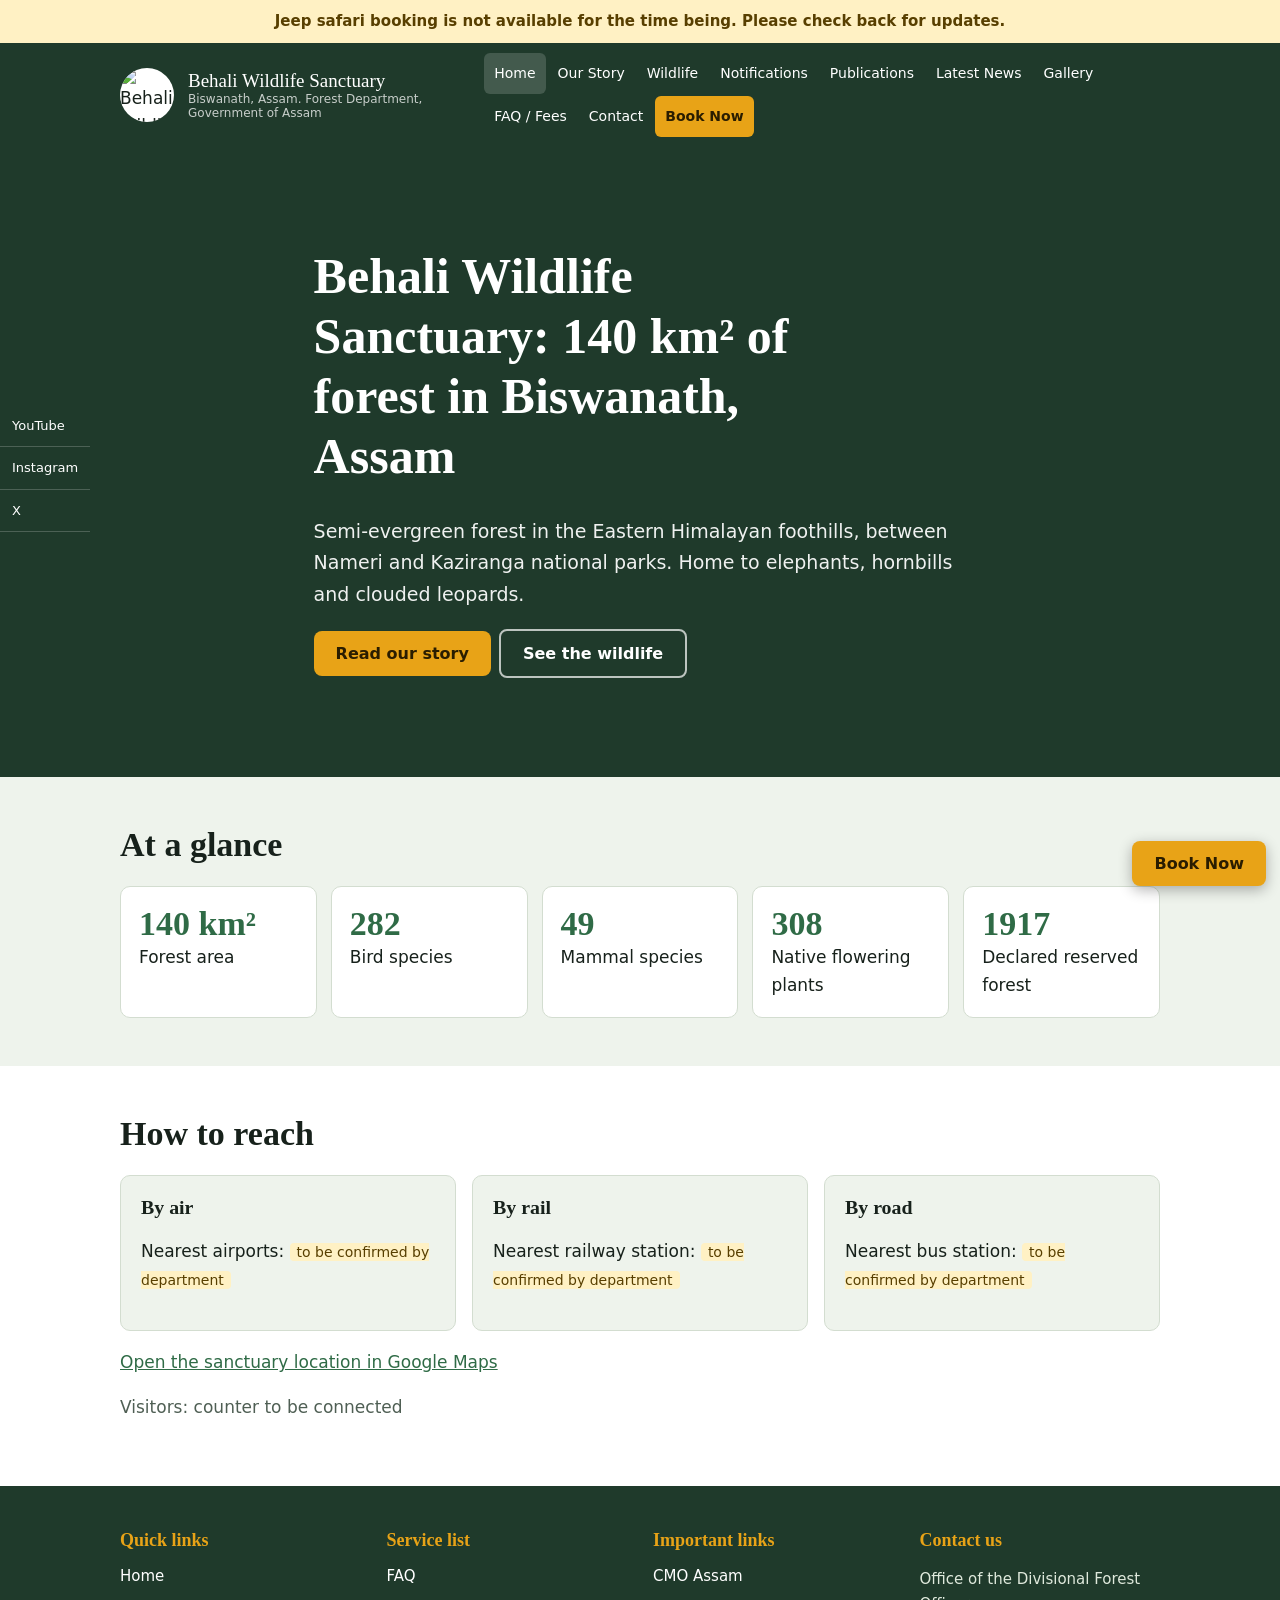
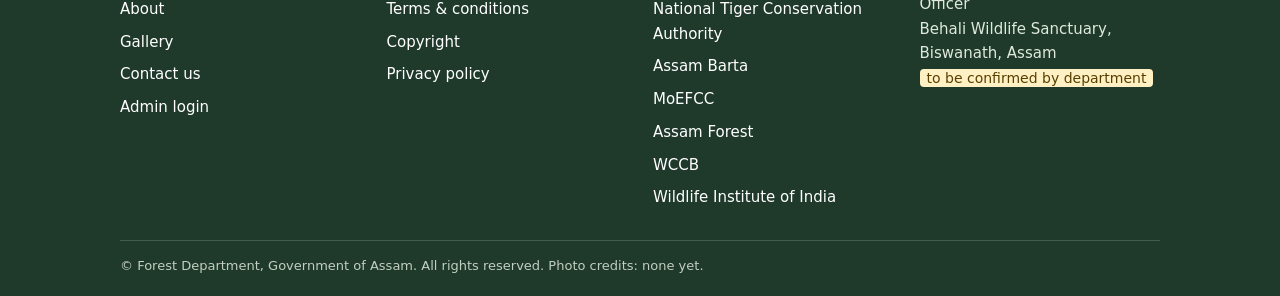
==== index.html @ 906da6f5 "uploading the codes" ====
<!DOCTYPE html>
<html lang="en"><head><meta charset="utf-8"><meta name="viewport" content="width=device-width, initial-scale=1, viewport-fit=cover">
<title>Home | Behali Wildlife Sanctuary</title><meta name="description" content="Official information about Behali Wildlife Sanctuary, Biswanath, Assam.">
<link rel="icon" href="assets/logo-temporary.png"><link rel="stylesheet" href="style.css"><script src="site.js" defer></script></head>
<body data-page="index"><a class="skip" href="#main">Skip to content</a>
<div class="notice" role="status">Jeep safari booking is not available for the time being. Please check back for updates.</div>
<header class="top"><div class="bar">
<!-- TEMPORARY LOGO (Nameri). Replace assets/logo-temporary.png with the Behali logo before launch. -->
<img src="assets/logo-temporary.png" alt="Behali Wildlife Sanctuary logo (temporary)">
<a class="brand" href="index.html">Behali Wildlife Sanctuary<small>Biswanath, Assam. Forest Department, Government of Assam</small></a>
<button id="mb" aria-expanded="false" aria-controls="nv">Menu</button>
<nav id="nv" aria-label="Main"><ul><li><a data-p="index" href="index.html">Home</a></li><li><a data-p="about" href="about.html">Our Story</a></li><li><a data-p="wildlife" href="wildlife.html">Wildlife</a></li><li><a data-p="notifications" href="notifications.html">Notifications</a></li><li><a data-p="publications" href="publications.html">Publications</a></li><li><a data-p="news" href="news.html">Latest News</a></li><li><a data-p="gallery" href="gallery.html">Gallery</a></li><li><a data-p="faq" href="faq.html">FAQ / Fees</a></li><li><a data-p="contact" href="contact.html">Contact</a></li><li><a class="bk" data-p="book" href="book.html">Book Now</a></li></ul></nav></div></header>
<div class="side"><a href="#" aria-label="YouTube">YouTube</a><a href="#" aria-label="Instagram">Instagram</a><a href="#" aria-label="X">X</a></div>
<a class="btn fbook" href="book.html">Book Now</a>
<main id="main"><section class="hero"><div class="wrap"><h1>Behali Wildlife Sanctuary: 140 km² of forest in Biswanath, Assam</h1>
<p>Semi-evergreen forest in the Eastern Himalayan foothills, between Nameri and Kaziranga national parks. Home to elephants, hornbills and clouded leopards.</p>
<a class="btn" href="about.html">Read our story</a><a class="btn alt" href="wildlife.html">See the wildlife</a></div></section>
<section class="sec"><div class="wrap"><h2>At a glance</h2><div class="stats"><div class="stat"><b>140 km²</b>Forest area</div><div class="stat"><b>282</b>Bird species</div><div class="stat"><b>49</b>Mammal species</div><div class="stat"><b>308</b>Native flowering plants</div><div class="stat"><b>1917</b>Declared reserved forest</div></div></div></section><section class="sec alt"><div class="wrap"><h2>How to reach</h2><div class="grid"><div class="card"><h3>By air</h3><p>Nearest airports: <span class="tbc">to be confirmed by department</span></p></div><div class="card"><h3>By rail</h3><p>Nearest railway station: <span class="tbc">to be confirmed by department</span></p></div><div class="card"><h3>By road</h3><p>Nearest bus station: <span class="tbc">to be confirmed by department</span></p></div></div><p><a href="https://www.google.com/maps?q=26.90889,93.30806" target="_blank" rel="noopener">Open the sanctuary location in Google Maps</a></p><p class="mute">Visitors: <span id="vc">counter to be connected</span></p></div></section></main>
<footer><div class="wrap"><div class="fg">
<div><h3>Quick links</h3><a href="index.html">Home</a><a href="about.html">About</a><a href="gallery.html">Gallery</a><a href="contact.html">Contact us</a><a href="admin.html">Admin login</a></div>
<div><h3>Service list</h3><a href="faq.html">FAQ</a><a href="terms.html">Terms &amp; conditions</a><a href="copyright.html">Copyright</a><a href="privacy.html">Privacy policy</a></div>
<div><h3>Important links</h3><a href="https://cm.assam.gov.in/" target="_blank" rel="noopener">CMO Assam</a><a href="https://ntca.gov.in/" target="_blank" rel="noopener">National Tiger Conservation Authority</a><a href="https://asombarta.com/" target="_blank" rel="noopener">Assam Barta</a><a href="https://moef.gov.in/en/" target="_blank" rel="noopener">MoEFCC</a><a href="https://forest.assam.gov.in/" target="_blank" rel="noopener">Assam Forest</a><a href="http://wccb.gov.in/" target="_blank" rel="noopener">WCCB</a><a href="https://wii.gov.in/" target="_blank" rel="noopener">Wildlife Institute of India</a></div>
<div><h3>Contact us</h3><p style="font-size:15px">Office of the Divisional Forest Officer<br>Behali Wildlife Sanctuary, Biswanath, Assam<br><span class="tbc">to be confirmed by department</span></p></div></div>
<div class="cp">© Forest Department, Government of Assam. All rights reserved. Photo credits: none yet.</div></div></footer></body></html>
---- style.css ----
/* Behali Wildlife Sanctuary: one stylesheet for every page */
:root{--bg:#eef3ec;--card:#fff;--ink:#17211b;--mute:#4f5f54;--g1:#1f3a2b;--g2:#2f6b46;--ac:#e8a317;--line:#d3ddd0;--warn:#fff1c4;--warnink:#583f00;box-sizing:border-box;padding-top:env(safe-area-inset-top,0);padding-bottom:env(safe-area-inset-bottom,0)}
@media(prefers-color-scheme:dark){:root{--bg:#0f1a14;--card:#172318;--ink:#e8efe6;--mute:#a3b4a8;--g1:#0b1810;--g2:#6bbf8a;--line:#27382c;--warn:#3a2f10;--warnink:#ffe29a}}
*{box-sizing:border-box}html{scroll-padding-top:90px}
body{margin:0;background:var(--bg);color:var(--ink);font:17px/1.65 system-ui,-apple-system,"Segoe UI",sans-serif}
h1,h2,h3{font-family:Georgia,"Iowan Old Style",serif;line-height:1.2;margin:0 0 .6em}
h1{font-size:clamp(30px,5vw,50px)}h2{font-size:clamp(24px,3.4vw,34px)}
a{color:var(--g2)}a:focus-visible,button:focus-visible,summary:focus-visible,input:focus-visible{outline:3px solid var(--ac);outline-offset:2px}
.skip{position:absolute;left:-999px}.skip:focus{left:8px;top:8px;background:#fff;color:#000;padding:8px;z-index:99}
.wrap{max-width:1080px;margin:0 auto;padding:0 20px}
.notice{background:var(--warn);color:var(--warnink);text-align:center;padding:9px 16px;font-size:15px;font-weight:600}
.top{background:var(--g1);position:sticky;top:0;z-index:50}
.bar{display:flex;align-items:center;gap:14px;padding:10px 20px;max-width:1080px;margin:0 auto}
.bar img{width:54px;height:54px;border-radius:50%;background:#fff}
.brand{font:19px/1.15 Georgia,serif;color:#fff;text-decoration:none;margin-right:auto}.brand small{display:block;font:12px system-ui;opacity:.75}
nav ul{list-style:none;margin:0;padding:0;display:flex;gap:2px;flex-wrap:wrap}
nav a{display:block;color:#fff;text-decoration:none;padding:9px 10px;border-radius:6px;font-size:14px;transition:background .15s}
nav a:hover,nav a.on{background:rgba(255,255,255,.16)}nav a.bk{background:var(--ac);color:#2a1d00;font-weight:700}
#mb{display:none;background:none;border:1px solid rgba(255,255,255,.5);color:#fff;border-radius:6px;padding:10px 14px;font-size:15px}
@media(max-width:900px){#mb{display:block}nav{display:none;width:100%}nav.open{display:block}.bar{flex-wrap:wrap}nav ul{flex-direction:column;padding-bottom:8px}nav a{padding:13px 10px}}
/* HERO: flat ground. To add a real photograph, set background-image on .hero (e.g. url(assets/hero.jpg)) */
.hero{background-color:var(--g1);color:#fff;padding:80px 0;min-height:70vh;display:flex;align-items:center;background-size:cover;background-position:center}
.hero h1{max-width:20ch}.hero p{max-width:54ch;font-size:19px;opacity:.93}
.btn{display:inline-block;background:var(--ac);color:#2a1d00;padding:13px 22px;border-radius:8px;font:700 16px system-ui;text-decoration:none;border:0;cursor:pointer;transition:transform .12s,filter .12s}
.btn:hover{filter:brightness(1.08)}.btn:active{transform:translateY(1px)}
.btn.alt{background:transparent;color:#fff;border:2px solid rgba(255,255,255,.7);margin-left:8px}.btn[disabled]{opacity:.5;cursor:not-allowed}
.sec{padding:48px 0}.sec.alt{background:var(--card)}
.stats{display:grid;grid-template-columns:repeat(auto-fit,minmax(170px,1fr));gap:14px}
.stat{background:var(--card);border:1px solid var(--line);border-radius:10px;padding:18px}.stat b{display:block;font:700 34px Georgia,serif;color:var(--g2)}
.grid{display:grid;grid-template-columns:repeat(auto-fit,minmax(260px,1fr));gap:16px}
.card{background:var(--card);border:1px solid var(--line);border-radius:10px;padding:20px;margin-bottom:16px}
.grid .card{margin:0}.sec.alt .card{background:var(--bg)}
a.card{display:block;color:inherit;text-decoration:none;transition:transform .18s}a.card:hover{transform:translateY(-2px)}
.tw{overflow-x:auto}table{border-collapse:collapse;width:100%;min-width:540px}
th,td{text-align:left;padding:12px;border-bottom:1px solid var(--line);vertical-align:top}th{background:var(--g1);color:#fff;font-size:14px}
.pill{display:inline-block;font-size:12px;padding:2px 9px;border-radius:99px;background:var(--line);margin-top:4px}
.filters button{border:1px solid var(--line);background:var(--card);color:var(--ink);padding:9px 16px;border-radius:99px;margin:0 6px 12px 0;cursor:pointer;font-size:15px}
.filters button.on{background:var(--g2);color:#fff;border-color:var(--g2)}.view{font-weight:700;white-space:nowrap}
.gal{display:grid;grid-template-columns:repeat(auto-fill,minmax(210px,1fr));gap:12px}.gal div{aspect-ratio:4/3;border-radius:10px;background:var(--g2)}.gal div:nth-child(even){background:var(--g1)}
.gal img{width:100%;height:100%;object-fit:cover;border-radius:10px;transition:transform .25s}.gal img:hover{transform:scale(1.03)}
details{background:var(--card);border:1px solid var(--line);border-radius:8px;padding:14px 18px;margin-bottom:10px}summary{cursor:pointer;font-weight:600}
label{font-weight:600}input{width:100%;padding:12px;border:1px solid var(--line);border-radius:8px;background:var(--bg);color:var(--ink);font-size:16px;margin:6px 0 14px}
.tbc{background:var(--warn);color:var(--warnink);padding:1px 7px;border-radius:4px;font-size:14px}.mute{color:var(--mute)}
.warn{background:var(--warn);color:var(--warnink)}
.side{position:fixed;left:0;top:45%;z-index:40;display:flex;flex-direction:column}.side a{background:var(--g1);color:#fff;padding:10px 12px;text-decoration:none;font-size:13px;border-bottom:1px solid rgba(255,255,255,.2)}.side a:hover{background:var(--g2)}
.fbook{position:fixed;right:14px;bottom:calc(14px + env(safe-area-inset-bottom,0));z-index:40;box-shadow:0 4px 14px rgba(0,0,0,.3)}
@media(max-width:760px){.side{display:none}}
footer{background:var(--g1);color:#dfe9dc;padding:44px 0 20px}footer a{color:#fff;text-decoration:none;display:block;padding:4px 0;font-size:15px}footer a:hover{text-decoration:underline}
footer h3{font-size:18px;color:var(--ac);margin-bottom:8px}.fg{display:grid;grid-template-columns:repeat(auto-fit,minmax(210px,1fr));gap:26px}
.cp{border-top:1px solid rgba(255,255,255,.2);margin-top:26px;padding-top:14px;font-size:13px;opacity:.85}
@media(prefers-reduced-motion:no-preference){.hero .wrap{animation:in .7s ease both}@keyframes in{from{opacity:0;transform:translateY(12px)}}}
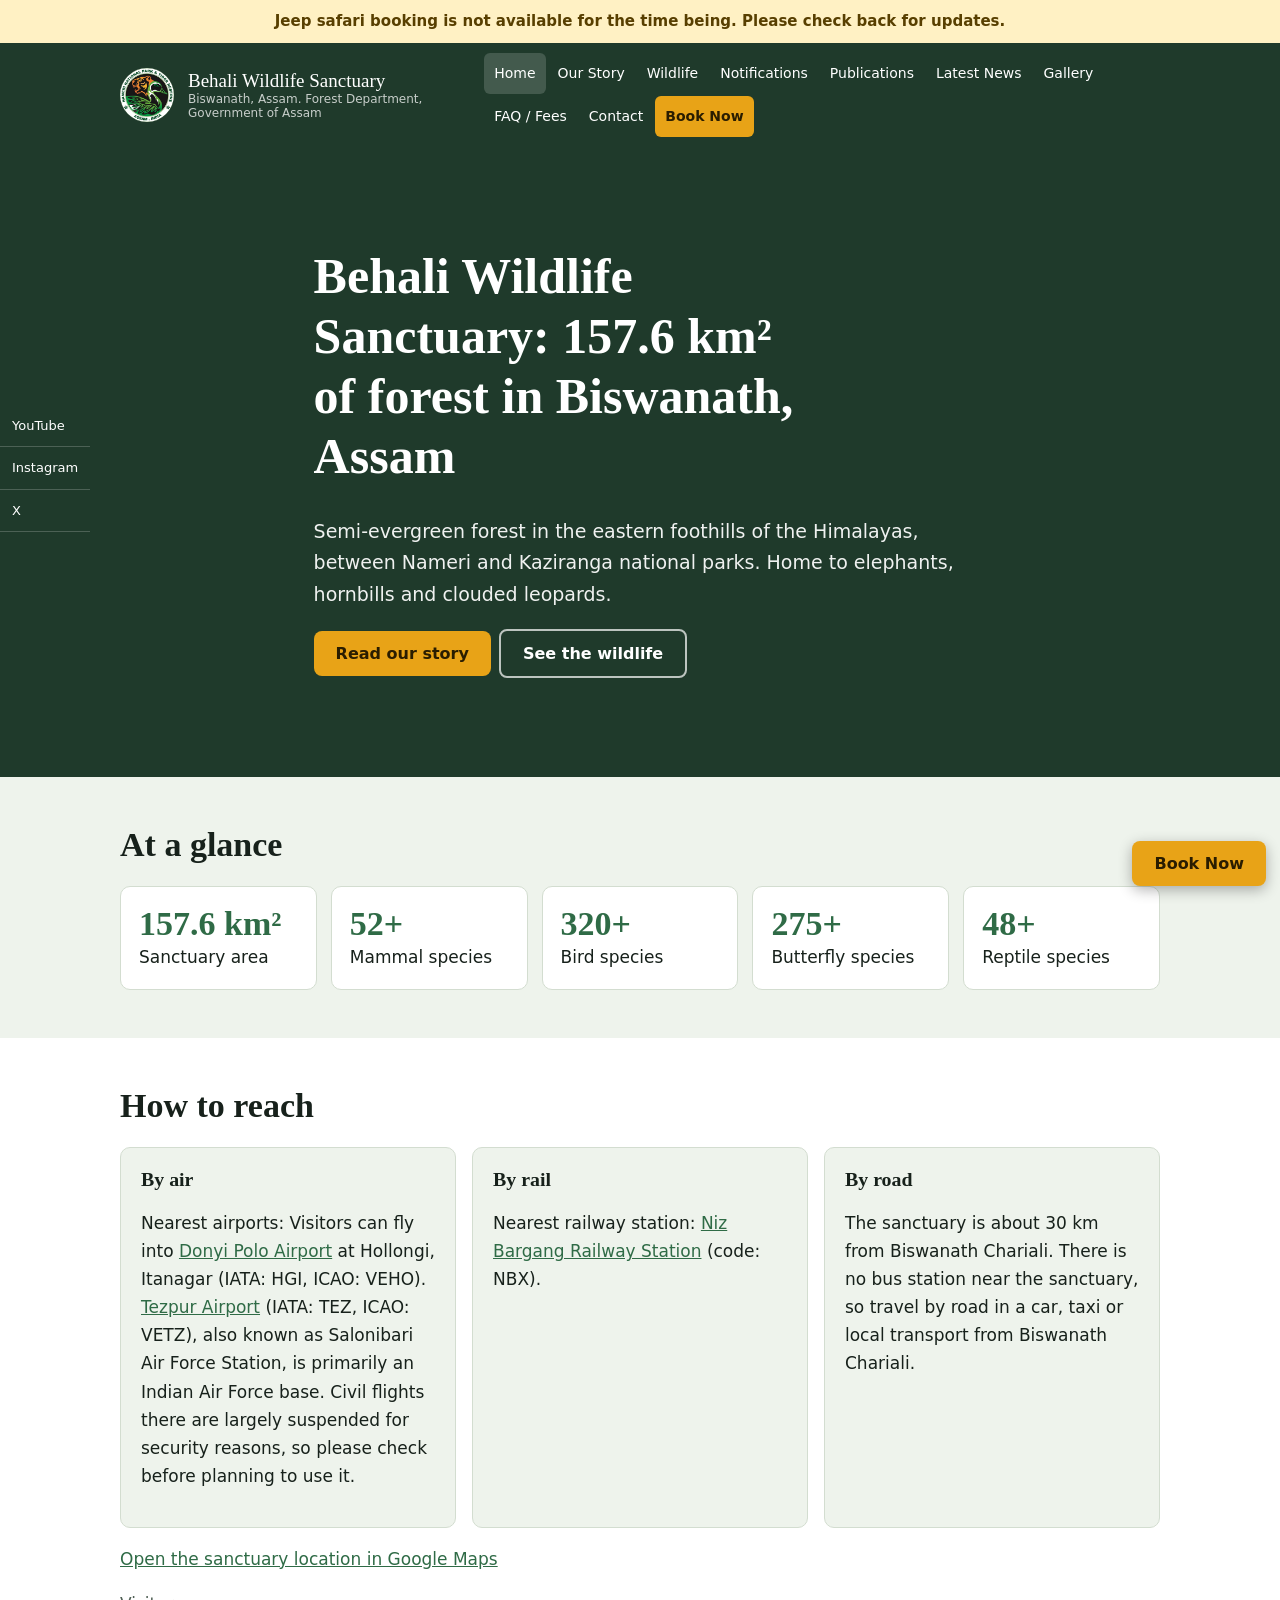
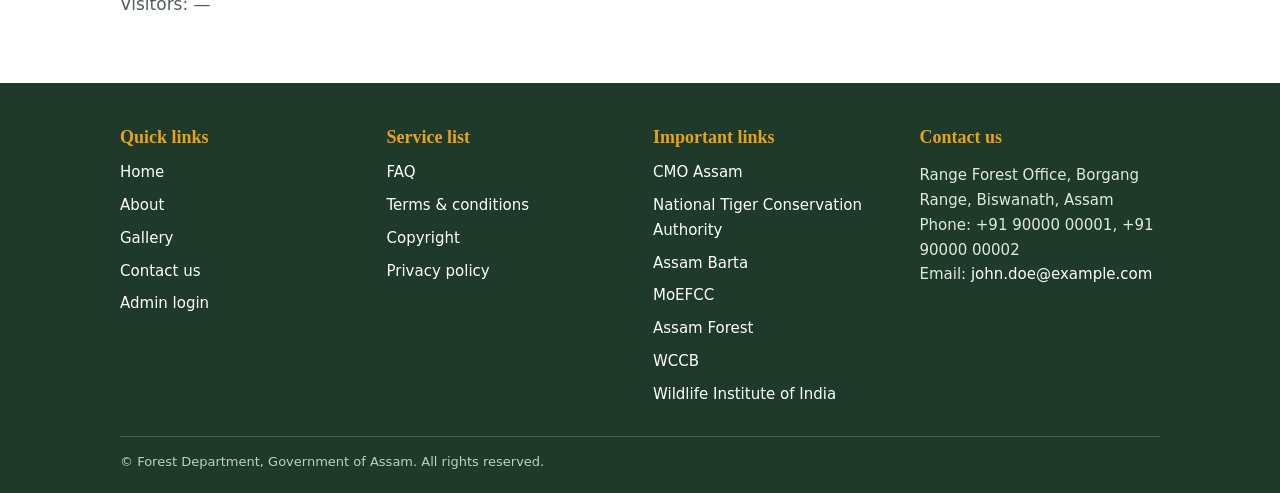
==== commit 92fa2b7b: "updated updated" ====
--- a/index.html
+++ b/index.html
@@ -1,24 +1,77 @@
 <!DOCTYPE html>
-<html lang="en"><head><meta charset="utf-8"><meta name="viewport" content="width=device-width, initial-scale=1, viewport-fit=cover">
-<title>Home | Behali Wildlife Sanctuary</title><meta name="description" content="Official information about Behali Wildlife Sanctuary, Biswanath, Assam.">
-<link rel="icon" href="assets/logo-temporary.png"><link rel="stylesheet" href="style.css"><script src="site.js" defer></script></head>
-<body data-page="index"><a class="skip" href="#main">Skip to content</a>
-<div class="notice" role="status">Jeep safari booking is not available for the time being. Please check back for updates.</div>
-<header class="top"><div class="bar">
-<!-- TEMPORARY LOGO (Nameri). Replace assets/logo-temporary.png with the Behali logo before launch. -->
-<img src="assets/logo-temporary.png" alt="Behali Wildlife Sanctuary logo (temporary)">
-<a class="brand" href="index.html">Behali Wildlife Sanctuary<small>Biswanath, Assam. Forest Department, Government of Assam</small></a>
-<button id="mb" aria-expanded="false" aria-controls="nv">Menu</button>
-<nav id="nv" aria-label="Main"><ul><li><a data-p="index" href="index.html">Home</a></li><li><a data-p="about" href="about.html">Our Story</a></li><li><a data-p="wildlife" href="wildlife.html">Wildlife</a></li><li><a data-p="notifications" href="notifications.html">Notifications</a></li><li><a data-p="publications" href="publications.html">Publications</a></li><li><a data-p="news" href="news.html">Latest News</a></li><li><a data-p="gallery" href="gallery.html">Gallery</a></li><li><a data-p="faq" href="faq.html">FAQ / Fees</a></li><li><a data-p="contact" href="contact.html">Contact</a></li><li><a class="bk" data-p="book" href="book.html">Book Now</a></li></ul></nav></div></header>
-<div class="side"><a href="#" aria-label="YouTube">YouTube</a><a href="#" aria-label="Instagram">Instagram</a><a href="#" aria-label="X">X</a></div>
-<a class="btn fbook" href="book.html">Book Now</a>
-<main id="main"><section class="hero"><div class="wrap"><h1>Behali Wildlife Sanctuary: 140 km² of forest in Biswanath, Assam</h1>
-<p>Semi-evergreen forest in the Eastern Himalayan foothills, between Nameri and Kaziranga national parks. Home to elephants, hornbills and clouded leopards.</p>
-<a class="btn" href="about.html">Read our story</a><a class="btn alt" href="wildlife.html">See the wildlife</a></div></section>
-<section class="sec"><div class="wrap"><h2>At a glance</h2><div class="stats"><div class="stat"><b>140 km²</b>Forest area</div><div class="stat"><b>282</b>Bird species</div><div class="stat"><b>49</b>Mammal species</div><div class="stat"><b>308</b>Native flowering plants</div><div class="stat"><b>1917</b>Declared reserved forest</div></div></div></section><section class="sec alt"><div class="wrap"><h2>How to reach</h2><div class="grid"><div class="card"><h3>By air</h3><p>Nearest airports: <span class="tbc">to be confirmed by department</span></p></div><div class="card"><h3>By rail</h3><p>Nearest railway station: <span class="tbc">to be confirmed by department</span></p></div><div class="card"><h3>By road</h3><p>Nearest bus station: <span class="tbc">to be confirmed by department</span></p></div></div><p><a href="https://www.google.com/maps?q=26.90889,93.30806" target="_blank" rel="noopener">Open the sanctuary location in Google Maps</a></p><p class="mute">Visitors: <span id="vc">counter to be connected</span></p></div></section></main>
-<footer><div class="wrap"><div class="fg">
-<div><h3>Quick links</h3><a href="index.html">Home</a><a href="about.html">About</a><a href="gallery.html">Gallery</a><a href="contact.html">Contact us</a><a href="admin.html">Admin login</a></div>
-<div><h3>Service list</h3><a href="faq.html">FAQ</a><a href="terms.html">Terms &amp; conditions</a><a href="copyright.html">Copyright</a><a href="privacy.html">Privacy policy</a></div>
-<div><h3>Important links</h3><a href="https://cm.assam.gov.in/" target="_blank" rel="noopener">CMO Assam</a><a href="https://ntca.gov.in/" target="_blank" rel="noopener">National Tiger Conservation Authority</a><a href="https://asombarta.com/" target="_blank" rel="noopener">Assam Barta</a><a href="https://moef.gov.in/en/" target="_blank" rel="noopener">MoEFCC</a><a href="https://forest.assam.gov.in/" target="_blank" rel="noopener">Assam Forest</a><a href="http://wccb.gov.in/" target="_blank" rel="noopener">WCCB</a><a href="https://wii.gov.in/" target="_blank" rel="noopener">Wildlife Institute of India</a></div>
-<div><h3>Contact us</h3><p style="font-size:15px">Office of the Divisional Forest Officer<br>Behali Wildlife Sanctuary, Biswanath, Assam<br><span class="tbc">to be confirmed by department</span></p></div></div>
-<div class="cp">© Forest Department, Government of Assam. All rights reserved. Photo credits: none yet.</div></div></footer></body></html>+<html lang="en">
+
+<head>
+    <meta charset="utf-8">
+    <meta name="viewport" content="width=device-width, initial-scale=1, viewport-fit=cover">
+    <title>Home | Behali Wildlife Sanctuary</title>
+    <meta name="description" content="Official information about Behali Wildlife Sanctuary, Biswanath, Assam.">
+    <link rel="icon" href="assets/logo-temporary.png">
+    <link rel="stylesheet" href="style.css">
+</head>
+
+<body data-page="index">
+    <div id="site-header"></div>
+    <main id="main">
+        <section class="hero">
+            <div class="wrap">
+                <h1>Behali Wildlife Sanctuary: 157.6 km² of forest in Biswanath, Assam</h1>
+                <p>Semi-evergreen forest in the eastern foothills of the Himalayas, between Nameri and Kaziranga
+                    national parks. Home to elephants, hornbills and clouded leopards.</p>
+                <a class="btn" href="about.html">Read our story</a><a class="btn alt" href="wildlife.html">See the
+                    wildlife</a>
+            </div>
+        </section>
+        <section class="sec">
+            <div class="wrap">
+                <h2>At a glance</h2>
+                <div class="stats">
+                    <div class="stat"><b>157.6 km²</b>Sanctuary area</div>
+                    <div class="stat"><b>52+</b>Mammal species</div>
+                    <div class="stat"><b>320+</b>Bird species</div>
+                    <div class="stat"><b>275+</b>Butterfly species</div>
+                    <div class="stat"><b>48+</b>Reptile species</div>
+                </div>
+            </div>
+        </section>
+        <section class="sec alt">
+            <div class="wrap">
+                <h2>How to reach</h2>
+                <div class="grid">
+                    <div class="card">
+                        <h3>By air</h3>
+                        <p>Nearest airports: Visitors can fly into <a
+                                href="https://www.google.com/search?kgmid=%2Fm%2F011q13l3" target="_blank"
+                                rel="noopener">Donyi Polo Airport</a> at Hollongi, Itanagar (IATA: HGI, ICAO: VEHO). <a
+                                href="https://www.google.com/search?kgmid=%2Fm%2F0263d31" target="_blank"
+                                rel="noopener">Tezpur Airport</a> (IATA: TEZ, ICAO: VETZ), also known as Salonibari Air
+                            Force Station, is primarily an Indian Air Force base. Civil flights there are largely
+                            suspended for security reasons, so please check before planning to use it.
+                    </div>
+
+
+
+
+
+                    <div class="card">
+                        <h3>By rail</h3>
+                        <p>Nearest railway station: <a href="https://www.google.com/search?kgmid=%2Fg%2F1q5bkq46h"
+                                target="_blank" rel="noopener">Niz Bargang Railway Station</a> (code: NBX).</p>
+                    </div>
+                    <div class="card">
+                        <h3>By road</h3>
+                        <p>The sanctuary is about 30 km from Biswanath Chariali. There is no bus station near the
+                            sanctuary, so travel by road in a car, taxi or local transport from Biswanath Chariali.</p>
+                    </div>
+                </div>
+                <p><a href="https://www.google.com/maps?q=26.90889,93.30806" target="_blank" rel="noopener">Open the
+                        sanctuary location in Google Maps</a></p>
+                <p class="mute">Visitors: <span id="vc">…</span></p>
+            </div>
+        </section>
+    </main>
+    <div id="site-footer"></div>
+    <script src="site.js"></script>
+</body>
+
+</html>
--- a/style.css
+++ b/style.css
@@ -49,3 +49,15 @@
 footer h3{font-size:18px;color:var(--ac);margin-bottom:8px}.fg{display:grid;grid-template-columns:repeat(auto-fit,minmax(210px,1fr));gap:26px}
 .cp{border-top:1px solid rgba(255,255,255,.2);margin-top:26px;padding-top:14px;font-size:13px;opacity:.85}
 @media(prefers-reduced-motion:no-preference){.hero .wrap{animation:in .7s ease both}@keyframes in{from{opacity:0;transform:translateY(12px)}}}
+/* GALLERY */
+.gal-ctl{display:flex;flex-wrap:wrap;gap:12px;align-items:end;margin-bottom:8px}select{padding:10px;border:1px solid var(--line);border-radius:8px;background:var(--card);color:var(--ink);font-size:16px}
+.album-grid{display:grid;grid-template-columns:repeat(auto-fill,minmax(260px,1fr));gap:16px;margin-top:16px}
+.album-card{display:block;text-align:left;background:var(--card);color:inherit;border:1px solid var(--line);border-radius:10px;padding:0;cursor:pointer;overflow:hidden;font:inherit;transition:transform .18s}.album-card:hover{transform:translateY(-2px)}
+.album-cover{aspect-ratio:4/3;background:var(--g2);overflow:hidden}.album-cover img{width:100%;height:100%;object-fit:cover}
+.album-details{padding:14px 16px}.album-details h3{margin:2px 0 6px;font-size:20px}.album-details p{margin:0 0 8px;color:var(--mute);font-size:15px}.meta{font-size:13px;color:var(--mute);display:flex;justify-content:space-between}
+.eyebrow{font-size:12px;letter-spacing:.08em;text-transform:uppercase;color:var(--g2);font-weight:700}
+.photo-grid{display:grid;grid-template-columns:repeat(auto-fill,minmax(200px,1fr));gap:10px;margin-top:14px}.gallery-photo{padding:0;border:0;background:none;cursor:pointer;aspect-ratio:4/3;border-radius:8px;overflow:hidden}.gallery-photo img{width:100%;height:100%;object-fit:cover;transition:transform .25s}.gallery-photo:hover img{transform:scale(1.03)}
+.back{background:none;border:0;color:var(--g2);font-size:16px;cursor:pointer;padding:6px 0;font-weight:600}
+.lb{position:fixed;inset:0;background:rgba(0,0,0,.92);display:none;align-items:center;justify-content:center;z-index:100}.lb.open{display:flex}.lb img{max-width:86vw;max-height:78vh}.lb p{color:#fff;text-align:center;margin:8px 0 0}
+.lb button{position:absolute;background:none;border:0;color:#fff;font-size:42px;cursor:pointer;padding:12px}.lb .x{top:6px;right:10px}.lb .pv{left:6px;top:45%}.lb .nx{right:6px;top:45%}.lb button:disabled{opacity:.25}
+.list{columns:2;padding-left:20px}@media(max-width:600px){.list{columns:1}}
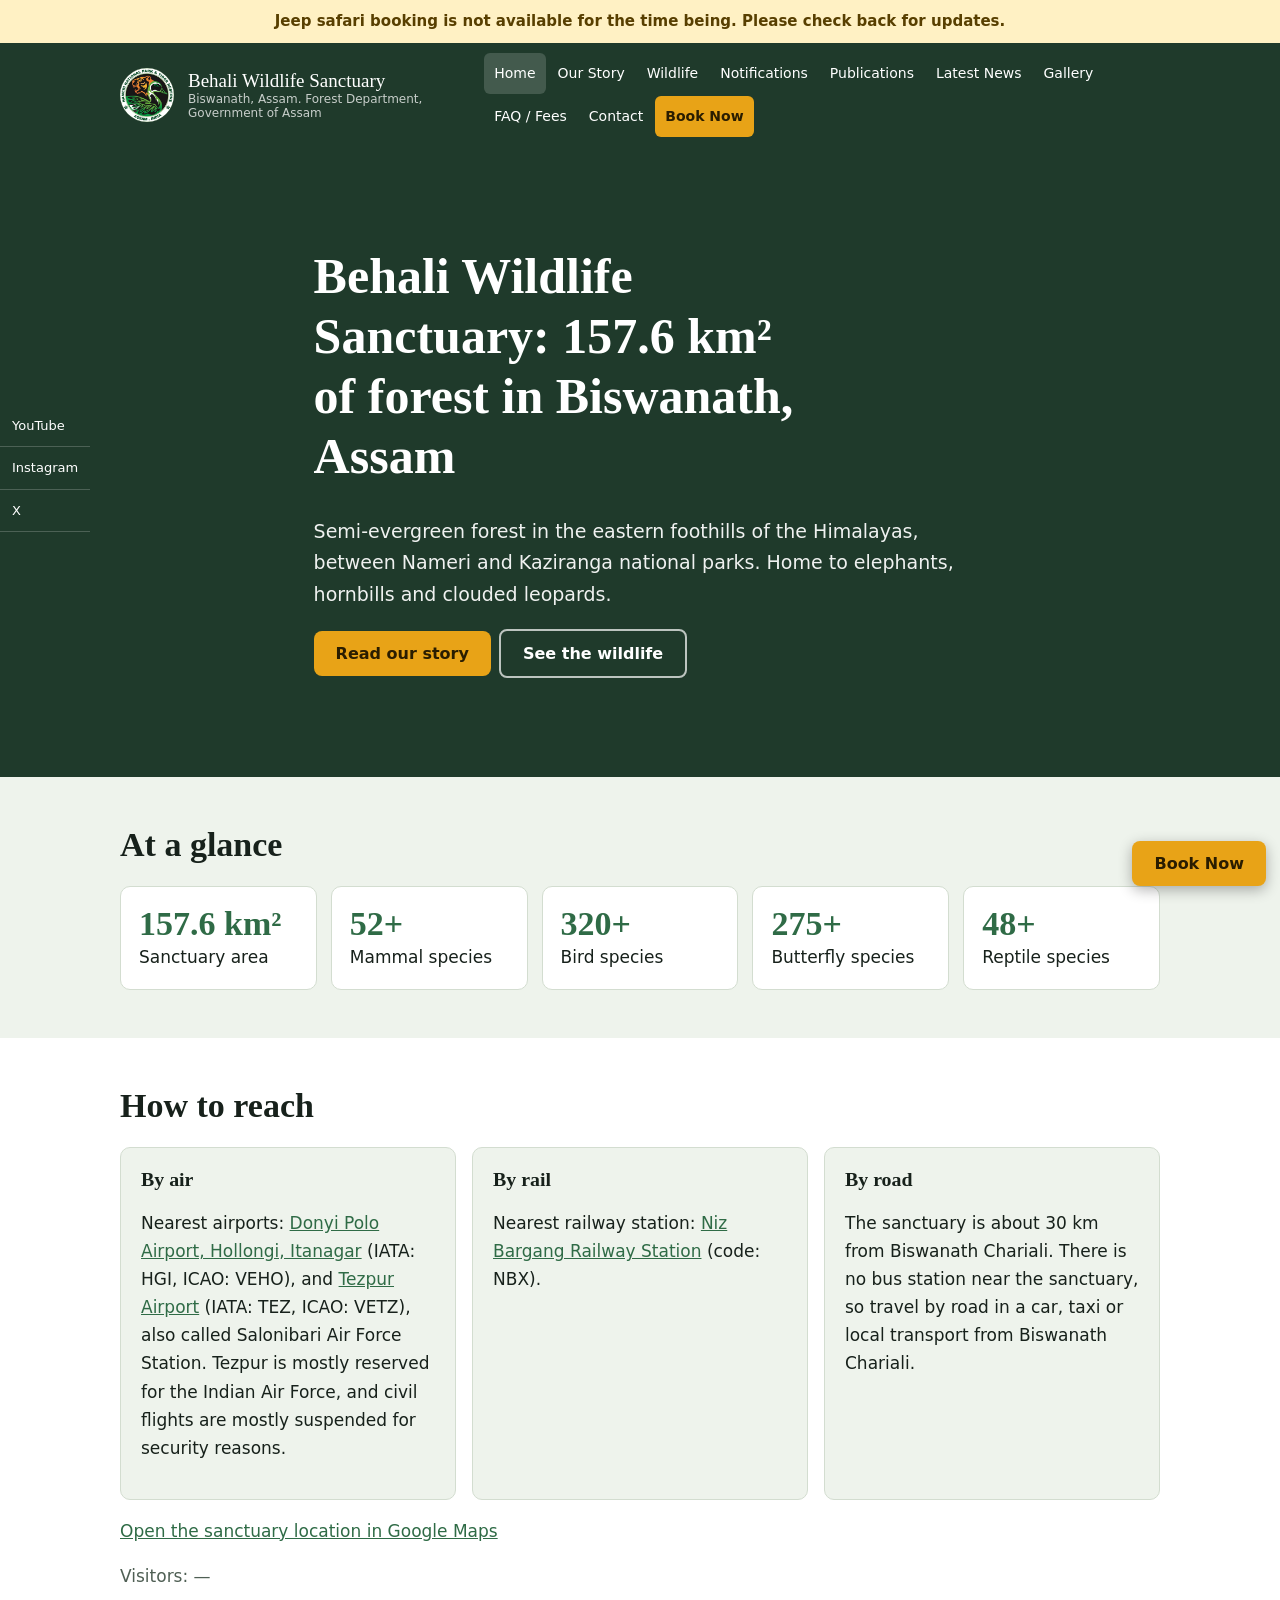
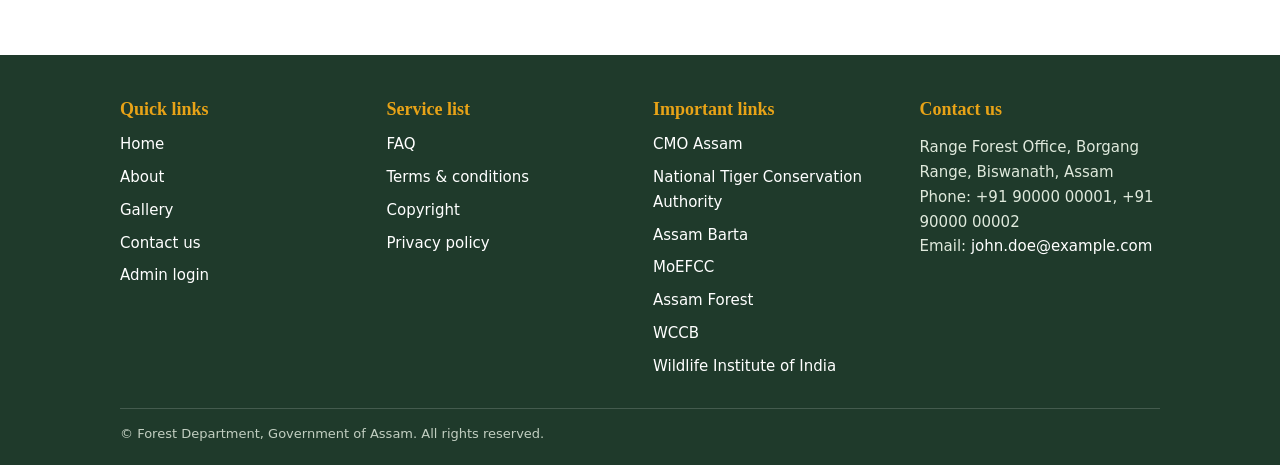
==== commit 47e830e9: "css update css update" ====
--- a/index.html
+++ b/index.html
@@ -1,77 +1,7 @@
 <!DOCTYPE html>
-<html lang="en">
-
-<head>
-    <meta charset="utf-8">
-    <meta name="viewport" content="width=device-width, initial-scale=1, viewport-fit=cover">
-    <title>Home | Behali Wildlife Sanctuary</title>
-    <meta name="description" content="Official information about Behali Wildlife Sanctuary, Biswanath, Assam.">
-    <link rel="icon" href="assets/logo-temporary.png">
-    <link rel="stylesheet" href="style.css">
-</head>
-
-<body data-page="index">
-    <div id="site-header"></div>
-    <main id="main">
-        <section class="hero">
-            <div class="wrap">
-                <h1>Behali Wildlife Sanctuary: 157.6 km² of forest in Biswanath, Assam</h1>
-                <p>Semi-evergreen forest in the eastern foothills of the Himalayas, between Nameri and Kaziranga
-                    national parks. Home to elephants, hornbills and clouded leopards.</p>
-                <a class="btn" href="about.html">Read our story</a><a class="btn alt" href="wildlife.html">See the
-                    wildlife</a>
-            </div>
-        </section>
-        <section class="sec">
-            <div class="wrap">
-                <h2>At a glance</h2>
-                <div class="stats">
-                    <div class="stat"><b>157.6 km²</b>Sanctuary area</div>
-                    <div class="stat"><b>52+</b>Mammal species</div>
-                    <div class="stat"><b>320+</b>Bird species</div>
-                    <div class="stat"><b>275+</b>Butterfly species</div>
-                    <div class="stat"><b>48+</b>Reptile species</div>
-                </div>
-            </div>
-        </section>
-        <section class="sec alt">
-            <div class="wrap">
-                <h2>How to reach</h2>
-                <div class="grid">
-                    <div class="card">
-                        <h3>By air</h3>
-                        <p>Nearest airports: Visitors can fly into <a
-                                href="https://www.google.com/search?kgmid=%2Fm%2F011q13l3" target="_blank"
-                                rel="noopener">Donyi Polo Airport</a> at Hollongi, Itanagar (IATA: HGI, ICAO: VEHO). <a
-                                href="https://www.google.com/search?kgmid=%2Fm%2F0263d31" target="_blank"
-                                rel="noopener">Tezpur Airport</a> (IATA: TEZ, ICAO: VETZ), also known as Salonibari Air
-                            Force Station, is primarily an Indian Air Force base. Civil flights there are largely
-                            suspended for security reasons, so please check before planning to use it.
-                    </div>
-
-
-
-
-
-                    <div class="card">
-                        <h3>By rail</h3>
-                        <p>Nearest railway station: <a href="https://www.google.com/search?kgmid=%2Fg%2F1q5bkq46h"
-                                target="_blank" rel="noopener">Niz Bargang Railway Station</a> (code: NBX).</p>
-                    </div>
-                    <div class="card">
-                        <h3>By road</h3>
-                        <p>The sanctuary is about 30 km from Biswanath Chariali. There is no bus station near the
-                            sanctuary, so travel by road in a car, taxi or local transport from Biswanath Chariali.</p>
-                    </div>
-                </div>
-                <p><a href="https://www.google.com/maps?q=26.90889,93.30806" target="_blank" rel="noopener">Open the
-                        sanctuary location in Google Maps</a></p>
-                <p class="mute">Visitors: <span id="vc">…</span></p>
-            </div>
-        </section>
-    </main>
-    <div id="site-footer"></div>
-    <script src="site.js"></script>
-</body>
-
-</html>+<html lang="en"><head><meta charset="utf-8"><meta name="viewport" content="width=device-width, initial-scale=1, viewport-fit=cover">
+<title>Home | Behali Wildlife Sanctuary</title><meta name="description" content="Official information about Behali Wildlife Sanctuary, Biswanath, Assam.">
+<link rel="icon" href="assets/logo-temporary.png"><link rel="stylesheet" href="style.css"></head>
+<body data-page="index"><div id="site-header"></div><main id="main"><section class="hero"><div class="wrap"><h1>Behali Wildlife Sanctuary: 157.6 km² of forest in Biswanath, Assam</h1>
+<p>Semi-evergreen forest in the eastern foothills of the Himalayas, between Nameri and Kaziranga national parks. Home to elephants, hornbills and clouded leopards.</p>
+<a class="btn" href="about.html">Read our story</a><a class="btn alt" href="wildlife.html">See the wildlife</a></div></section><section class="sec"><div class="wrap"><h2>At a glance</h2><div class="stats"><div class="stat"><b>157.6 km²</b>Sanctuary area</div><div class="stat"><b>52+</b>Mammal species</div><div class="stat"><b>320+</b>Bird species</div><div class="stat"><b>275+</b>Butterfly species</div><div class="stat"><b>48+</b>Reptile species</div></div></div></section><section class="sec alt"><div class="wrap"><h2>How to reach</h2><div class="grid"><div class="card"><h3>By air</h3><p>Nearest airports: <a href="https://www.google.com/search?kgmid=%2Fm%2F011q13l3" target="_blank" rel="noopener">Donyi Polo Airport, Hollongi, Itanagar</a> (IATA: HGI, ICAO: VEHO), and <a href="https://www.google.com/search?kgmid=%2Fm%2F0263d31" target="_blank" rel="noopener">Tezpur Airport</a> (IATA: TEZ, ICAO: VETZ), also called Salonibari Air Force Station. Tezpur is mostly reserved for the Indian Air Force, and civil flights are mostly suspended for security reasons.</p></div><div class="card"><h3>By rail</h3><p>Nearest railway station: <a href="https://www.google.com/search?kgmid=%2Fg%2F1q5bkq46h" target="_blank" rel="noopener">Niz Bargang Railway Station</a> (code: NBX).</p></div><div class="card"><h3>By road</h3><p>The sanctuary is about 30 km from Biswanath Chariali. There is no bus station near the sanctuary, so travel by road in a car, taxi or local transport from Biswanath Chariali.</p></div></div><p><a href="https://www.google.com/maps?q=26.90889,93.30806" target="_blank" rel="noopener">Open the sanctuary location in Google Maps</a></p><p class="mute">Visitors: <span id="vc">…</span></p></div></section></main><div id="site-footer"></div><script src="site.js"></script></body></html>
--- a/style.css
+++ b/style.css
@@ -61,3 +61,9 @@
 .lb{position:fixed;inset:0;background:rgba(0,0,0,.92);display:none;align-items:center;justify-content:center;z-index:100}.lb.open{display:flex}.lb img{max-width:86vw;max-height:78vh}.lb p{color:#fff;text-align:center;margin:8px 0 0}
 .lb button{position:absolute;background:none;border:0;color:#fff;font-size:42px;cursor:pointer;padding:12px}.lb .x{top:6px;right:10px}.lb .pv{left:6px;top:45%}.lb .nx{right:6px;top:45%}.lb button:disabled{opacity:.25}
 .list{columns:2;padding-left:20px}@media(max-width:600px){.list{columns:1}}
+
+/* Hidden things stay hidden (fixes the album opening under the grid) */
+[hidden]{display:none!important}
+.album-cover{position:relative}.album-cover img{transition:transform .4s}.album-card:hover .album-cover img{transform:scale(1.06)}
+.album-overlay{position:absolute;inset:0;display:flex;align-items:flex-end;justify-content:flex-end;padding:16px;background:linear-gradient(transparent 45%,rgba(11,40,84,.75));color:#fff;font-size:13px;font-weight:700;letter-spacing:1px;opacity:0;transition:opacity .2s}
+.album-card:hover .album-overlay,.album-card:focus-visible .album-overlay{opacity:1}
